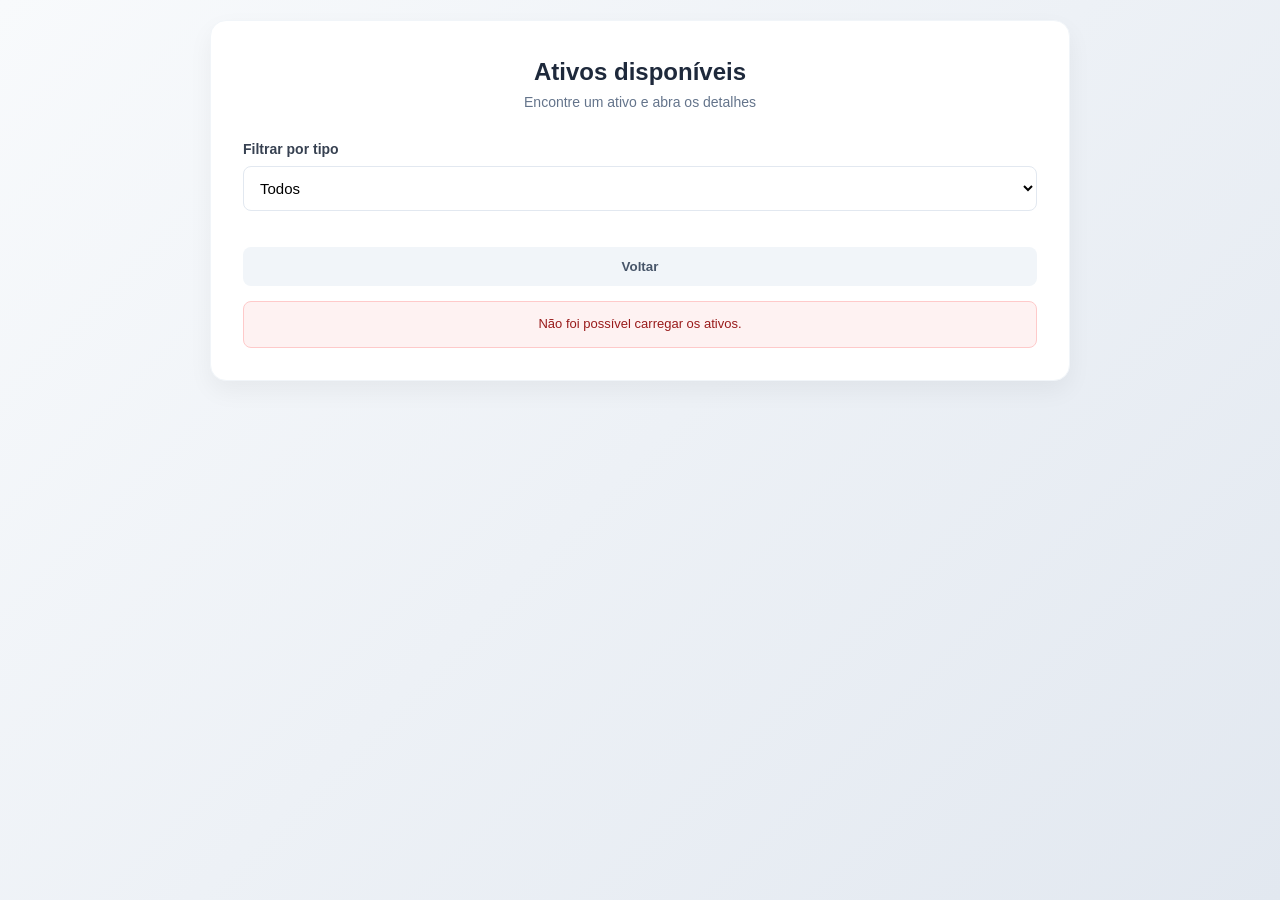
==== demo/src/main/resources/static/ativos.html @ 1b6660c9 "Telas de catálogo, detalhes do item, e lista de desejos adicionadas" ====
<!DOCTYPE html>
<html lang="pt-BR">
<head>
    <meta charset="UTF-8">
    <meta name="viewport" content="width=device-width, initial-scale=1.0">
    <title>Ativos - LocateHub</title>
    <link rel="stylesheet" href="style.css">
    <style>
        body {
            align-items: flex-start;
        }

        .container-main {
            max-width: 860px;
        }

        .asset-list {
            display: grid;
            gap: 12px;
            margin-top: 18px;
        }

        .asset-item {
            border: 1px solid #e2e8f0;
            border-radius: 8px;
            padding: 16px;
            cursor: pointer;
            display: grid;
            gap: 10px;
            transition: border-color 0.2s, transform 0.2s;
        }

        .asset-item:hover {
            border-color: #6366F1;
            transform: translateY(-1px);
        }

        .asset-header {
            display: flex;
            justify-content: space-between;
            gap: 12px;
            align-items: flex-start;
        }

        .asset-title {
            color: #1e293b;
            font-weight: 800;
            font-size: 1rem;
        }

        .asset-meta {
            color: #64748b;
            font-size: 14px;
        }

        .badge {
            border-radius: 999px;
            padding: 5px 9px;
            font-size: 12px;
            font-weight: 700;
            background: #f1f5f9;
            color: #475569;
            white-space: nowrap;
        }

        .badge.available {
            background: #dcfce7;
            color: #166534;
        }

        .badge.unavailable {
            background: #fee2e2;
            color: #991b1b;
        }

        .empty {
            color: #64748b;
            padding: 20px 0;
            text-align: center;
        }
    </style>
</head>
<body>
<div class="container-main">
    <div class="card">
        <div class="page-header">
            <h1>Ativos disponíveis</h1>
            <p>Encontre um ativo e abra os detalhes</p>
        </div>

        <div class="form-group">
            <label>Filtrar por tipo</label>
            <select id="tipoFiltro">
                <option value="">Todos</option>
                <option value="IMOVEL">Imóvel</option>
                <option value="AUTOMOVEL">Automóvel</option>
                <option value="ITEM">Item</option>
            </select>
        </div>

        <div id="lista" class="asset-list"></div>

        <button onclick="window.location.href='home.html'" class="btn btn-secondary" type="button" style="margin-top: 18px;">
            Voltar
        </button>

        <p id="message" class="alert" style="display:none;"></p>
    </div>
</div>

<script>
    const lista = document.getElementById("lista");
    const filtro = document.getElementById("tipoFiltro");
    const money = new Intl.NumberFormat("pt-BR", {
        style: "currency",
        currency: "BRL"
    });

    function showMessage(text) {
        const message = document.getElementById("message");
        message.innerText = text;
        message.className = "alert alert-error";
        message.style.display = "block";
    }

    async function carregarAtivos() {
        const tipo = filtro.value;
        const url = tipo ? `/ativos?tipo=${tipo}` : "/ativos";
        const response = await fetch(url, { credentials: "include" });

        if (!response.ok) {
            showMessage("Não foi possível carregar os ativos.");
            return;
        }

        const ativos = await response.json();
        renderAtivos(ativos);
    }

    function renderAtivos(ativos) {
        lista.innerHTML = "";

        if (ativos.length === 0) {
            lista.innerHTML = "<p class='empty'>Nenhum ativo encontrado.</p>";
            return;
        }

        ativos.forEach((ativo) => {
            const item = document.createElement("div");
            item.className = "asset-item";
            item.onclick = () => window.location.href = `detalhesAtivo.html?id=${ativo.id}`;

            const statusClass = ativo.disponivel ? "available" : "unavailable";
            const statusText = ativo.disponivel ? "Disponível" : "Indisponível";
            const descricao = ativo.descricao ? `<div class="asset-meta">${ativo.descricao}</div>` : "";

            item.innerHTML = `
                <div class="asset-header">
                    <div>
                        <div class="asset-title">${ativo.titulo}</div>
                        <div class="asset-meta">${money.format(ativo.valorDiaria)} / dia</div>
                    </div>
                    <span class="badge">${ativo.tipoNome}</span>
                </div>
                ${descricao}
                <div>
                    <span class="badge ${statusClass}">${statusText}</span>
                </div>
                <button class="btn btn-secondary" type="button">
                    ${ativo.naListaDesejos ? "Remover da lista de desejos" : "Adicionar à lista de desejos"}
                </button>
            `;

            item.querySelector("button").addEventListener("click", async (event) => {
                event.stopPropagation();
                await alternarListaDesejos(ativo);
            });

            lista.appendChild(item);
        });
    }

    async function alternarListaDesejos(ativo) {
        const response = await fetch(`/lista-desejos/${ativo.id}`, {
            method: ativo.naListaDesejos ? "DELETE" : "POST",
            credentials: "include"
        });

        if (!response.ok) {
            showMessage(await response.text());
            return;
        }

        ativo.naListaDesejos = !ativo.naListaDesejos;
        const message = document.getElementById("message");
        message.innerText = ativo.naListaDesejos
            ? "Ativo adicionado à lista de desejos."
            : "Ativo removido da lista de desejos.";
        message.className = "alert alert-success";
        message.style.display = "block";

        await carregarAtivos();
    }

    filtro.addEventListener("change", carregarAtivos);
    carregarAtivos();
</script>
</body>
</html>
---- demo/src/main/resources/static/style.css ----
/* Padrão Visual Universal - LocateHub */

* {
    margin: 0;
    padding: 0;
    box-sizing: border-box;
}

body {
    font-family: -apple-system, BlinkMacSystemFont, 'Segoe UI', Roboto, sans-serif;
    background: linear-gradient(135deg, #f8fafc 0%, #e2e8f0 100%);
    min-height: 100vh;
    display: flex;
    align-items: center;
    justify-content: center;
    padding: 20px;
    line-height: 1.6;
}

/* Container Principal */
.container-main {
    width: 100%;
    max-width: 450px;
}

/* Cartão Blanco Central */
.card {
    background: #ffffff;
    border-radius: 16px;
    padding: 32px;
    box-shadow: 0 10px 25px rgba(0, 0, 0, 0.05);
    border: 1px solid #f1f5f9;
}

/* Cabeçalho */
.page-header {
    text-align: center;
    margin-bottom: 24px;
}

.page-header h1 {
    color: #1e293b;
    font-size: 1.5rem;
    font-weight: 700;
}

.page-header p {
    color: #64748b;
    font-size: 14px;
}

/* Grupos de Formulário */
.form-group {
    margin-bottom: 16px;
}

.form-group label {
    display: block;
    font-size: 14px;
    font-weight: 600;
    color: #374151;
    margin-bottom: 6px;
}

/* Inputs, Selects e Textareas */
.form-input, 
.form-group input, 
.form-group select, 
.form-group textarea {
    width: 100%;
    border: 1.5px solid #e2e8f0;
    border-radius: 8px;
    padding: 12px;
    font-size: 15px;
    background-color: white;
    font-family: inherit;
    transition: all 0.2s;
}

.form-group textarea {
    resize: vertical;
    min-height: 100px;
}

.form-group input:focus, 
.form-group select:focus, 
.form-group textarea:focus {
    border-color: #6366F1;
    outline: none;
    box-shadow: 0 0 0 3px rgba(99, 102, 241, 0.1);
}

/* Grupo de Preço com Prefixo R$ */
.input-group-price {
    position: relative;
    display: flex;
    align-items: center;
}

.input-group-price span {
    position: absolute;
    left: 12px;
    color: #64748b;
    font-weight: 600;
    z-index: 1;
}

.input-group-price input {
    padding-left: 40px;
}

/* Botões */
.btn {
    width: 100%;
    padding: 12px;
    border-radius: 8px;
    font-weight: 600;
    cursor: pointer;
    transition: all 0.2s;
    border: none;
    display: flex;
    justify-content: center;
    align-items: center;
    margin-bottom: 10px;
}

.btn-primary {
    background: #6366F1;
    color: white;
}

.btn-primary:hover {
    background: #4f46e5;
    transform: translateY(-1px);
}

.btn-secondary {
    background: #f1f5f9;
    color: #475569;
}

/* Estado de Loading */
.btn.loading {
    opacity: 0.7;
    cursor: not-allowed;
    pointer-events: none;
}

/* Alertas */
.alert {
    padding: 12px;
    border-radius: 8px;
    font-size: 13px;
    margin-top: 15px;
    text-align: center;
}

.alert-success {
    background: #f0fdf4;
    border: 1px solid #bbf7d0;
    color: #166534;
}

.alert-error {
    background: #fef2f2;
    border: 1px solid #fecaca;
    color: #991b1b;
}
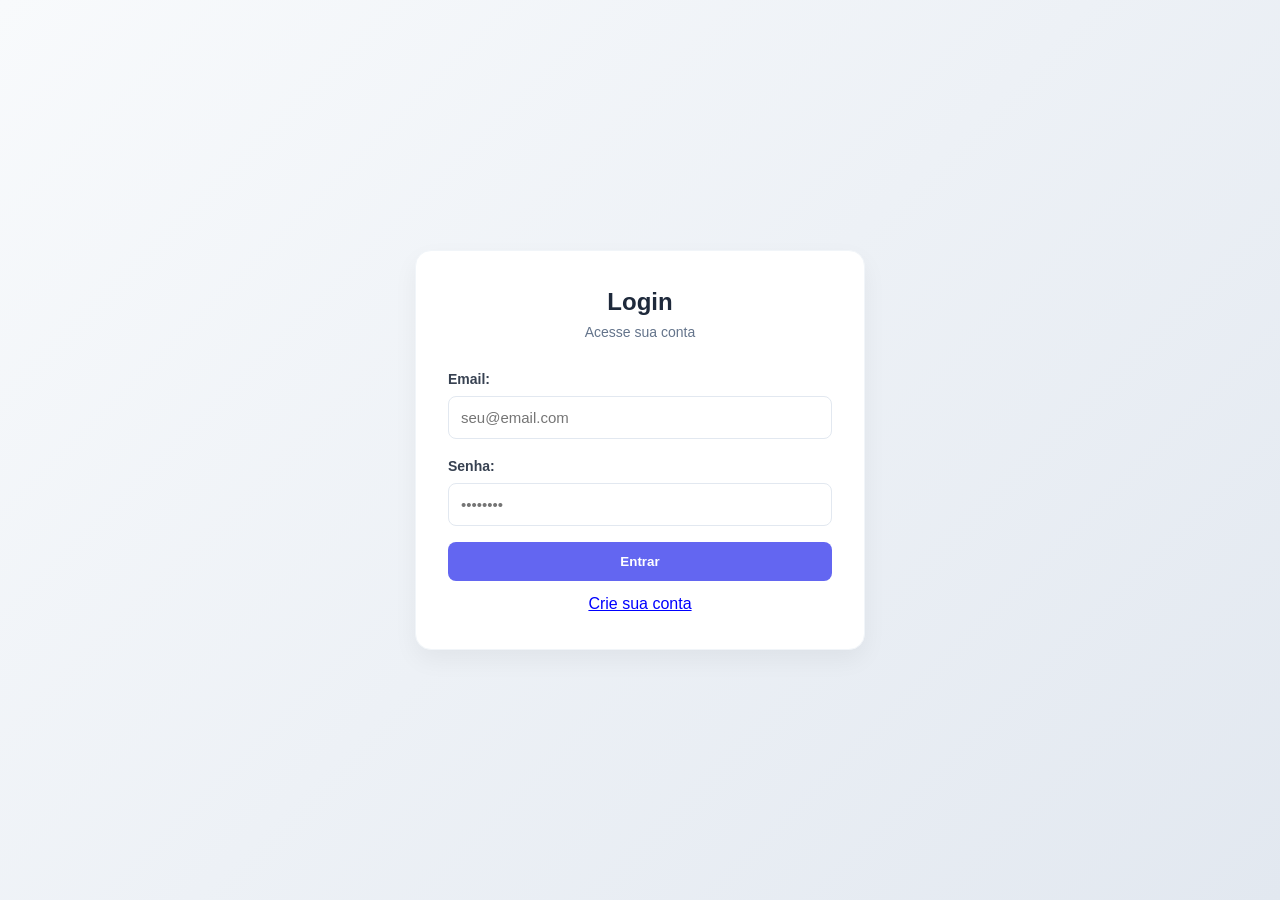
==== commit 39027ea5: "cadastro de ativos funcionando" ====
--- a/demo/src/main/resources/static/ativos.html
+++ b/demo/src/main/resources/static/ativos.html
@@ -109,6 +109,20 @@
 </div>
 
 <script>
+    async function checkSession() {
+            const response = await fetch("/session", {
+                method: "GET",
+                credentials: "include"
+            });
+
+            if (!response.ok) {
+                window.location.href = "index.html";
+                return;
+            }
+
+            document.getElementById("welcome").innerText = "Bem-vindo ao LocateHub";
+        }
+
     const lista = document.getElementById("lista");
     const filtro = document.getElementById("tipoFiltro");
     const money = new Intl.NumberFormat("pt-BR", {
@@ -153,6 +167,11 @@
             const statusClass = ativo.disponivel ? "available" : "unavailable";
             const statusText = ativo.disponivel ? "Disponível" : "Indisponível";
             const descricao = ativo.descricao ? `<div class="asset-meta">${ativo.descricao}</div>` : "";
+            const wishlistButton = ativo.podeUsarListaDesejos
+                ? `<button class="btn btn-secondary" type="button">
+                    ${ativo.naListaDesejos ? "Remover da lista de desejos" : "Adicionar à lista de desejos"}
+                </button>`
+                : "";
 
             item.innerHTML = `
                 <div class="asset-header">
@@ -166,15 +185,16 @@
                 <div>
                     <span class="badge ${statusClass}">${statusText}</span>
                 </div>
-                <button class="btn btn-secondary" type="button">
-                    ${ativo.naListaDesejos ? "Remover da lista de desejos" : "Adicionar à lista de desejos"}
-                </button>
+                ${wishlistButton}
             `;
 
-            item.querySelector("button").addEventListener("click", async (event) => {
-                event.stopPropagation();
-                await alternarListaDesejos(ativo);
-            });
+            const button = item.querySelector("button");
+            if (button) {
+                button.addEventListener("click", async (event) => {
+                    event.stopPropagation();
+                    await alternarListaDesejos(ativo);
+                });
+            }
 
             lista.appendChild(item);
         });
@@ -204,6 +224,7 @@
 
     filtro.addEventListener("change", carregarAtivos);
     carregarAtivos();
+    checkSession();
 </script>
 </body>
 </html>
--- a/demo/src/main/resources/static/style.css
+++ b/demo/src/main/resources/static/style.css
@@ -15,6 +15,12 @@
     justify-content: center;
     padding: 20px;
     line-height: 1.6;
+}
+
+.register {
+    color: blue;
+    display: block;
+    text-align: center;
 }
 
 /* Container Principal */
@@ -165,4 +171,141 @@
     background: #fef2f2;
     border: 1px solid #fecaca;
     color: #991b1b;
+}
+.dynamic-fields {
+    animation: fadeIn 0.3s ease-out;
+}
+
+@keyframes fadeIn {
+    from { opacity: 0; transform: translateY(-5px); }
+    to { opacity: 1; transform: translateY(0); }
+}
+
+.type-fields small {
+    display: block;
+    color: #64748b;
+    font-size: 11px;
+    margin-top: 4px;
+}
+/* Layout do Dashboard */
+.container-dashboard {
+    width: 100%;
+    max-width: 1100px;
+    margin: 40px auto;
+    padding: 0 20px;
+}
+
+.dashboard-header {
+    display: flex;
+    justify-content: space-between;
+    align-items: center;
+    margin-bottom: 30px;
+}
+
+.dashboard-header h1 {
+    color: #1e293b;
+    font-size: 24px;
+}
+
+.btn-add {
+    width: auto !important;
+    padding: 12px 24px !important;
+}
+
+/* Grid de Cards */
+.grid-meus-ativos {
+    display: grid;
+    grid-template-columns: repeat(auto-fill, minmax(320px, 1fr));
+    gap: 20px;
+}
+
+.ativo-card {
+    background: #ffffff;
+    border-radius: 12px;
+    padding: 24px;
+    border: 1px solid #e2e8f0;
+    display: flex;
+    flex-direction: column;
+    justify-content: space-between;
+    transition: transform 0.2s, box-shadow 0.2s;
+}
+
+.ativo-card:hover {
+    transform: translateY(-4px);
+    box-shadow: 0 10px 15px -3px rgba(0, 0, 0, 0.1);
+}
+
+/* Tipografia e Tags no Card */
+.tag-tipo {
+    font-size: 10px;
+    font-weight: 800;
+    padding: 4px 10px;
+    border-radius: 20px;
+    text-transform: uppercase;
+    display: inline-block;
+    margin-bottom: 12px;
+}
+
+.tag-automovel { background: #e0e7ff; color: #4338ca; }
+.tag-imovel { background: #fef3c7; color: #92400e; }
+.tag-item { background: #d1fae5; color: #065f46; }
+
+.ativo-card h2 {
+    font-size: 18px;
+    color: #1e293b;
+    margin-bottom: 8px;
+}
+
+.ativo-card p {
+    color: #64748b;
+    font-size: 14px;
+    line-height: 1.5;
+}
+
+.preco {
+    font-size: 20px;
+    font-weight: 700;
+    color: #6366F1;
+    margin: 15px 0;
+}
+
+.preco span {
+    font-size: 12px;
+    color: #94a3b8;
+}
+
+/* Ações */
+.card-actions {
+    display: flex;
+    gap: 12px;
+    margin-top: 20px;
+    border-top: 1px solid #f1f5f9;
+    padding-top: 15px;
+}
+
+.btn-delete {
+    background: #fee2e2 !important;
+    color: #ef4444 !important;
+}
+
+.btn-delete:hover {
+    background: #fecaca !important;
+}
+
+/* Estados Vazios */
+.empty-state {
+    grid-column: 1 / -1;
+    text-align: center;
+    padding: 60px;
+    background: #f8fafc;
+    border-radius: 16px;
+    border: 2px dashed #cbd5e1;
+    color: #64748b;
+}
+
+.loading-state {
+    text-align: center;
+    grid-column: 1 / -1;
+    padding: 40px;
+    color: #94a3b8;
 }
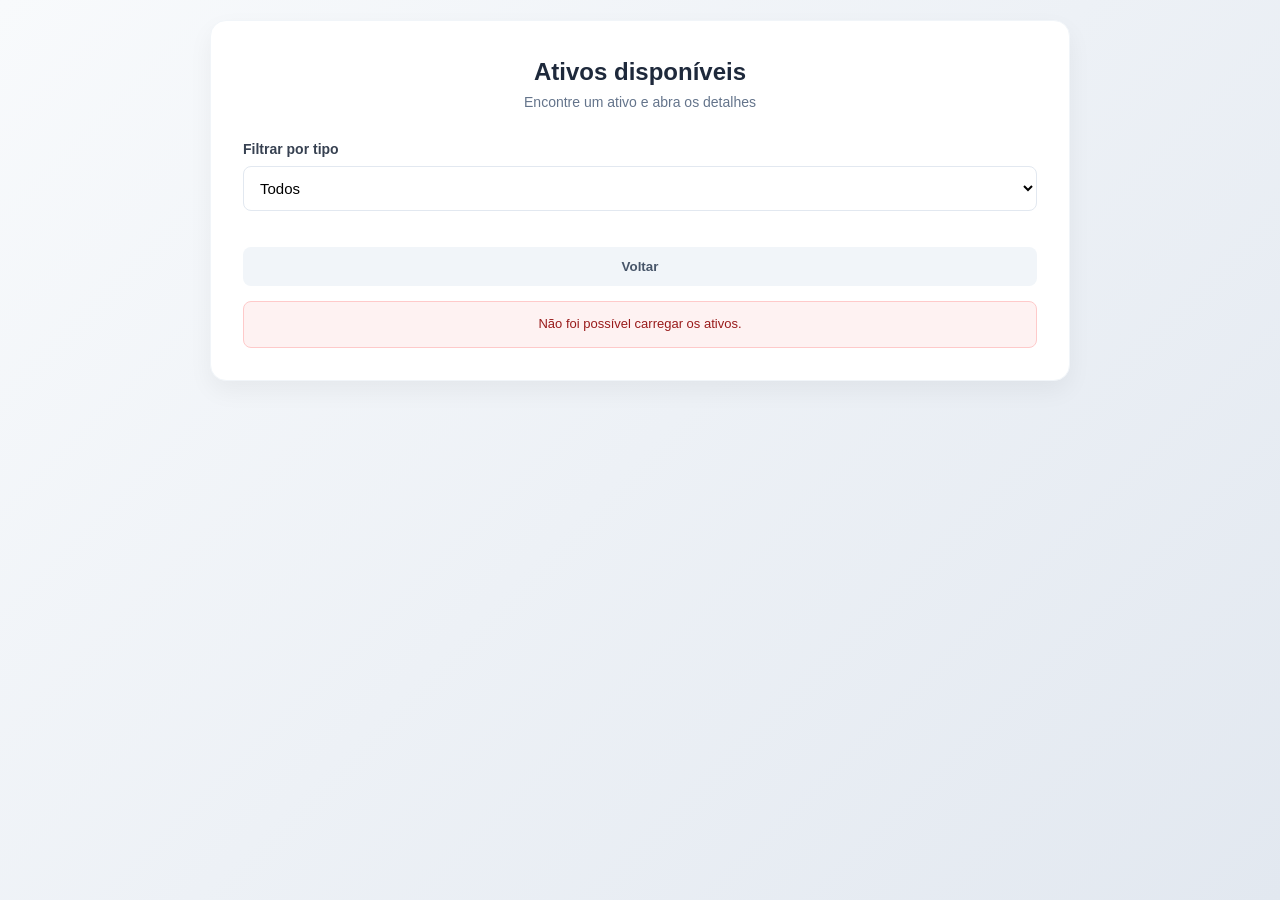
==== commit 9df36f8d: "feat: adiciona tela de historico, avaliacoes e dados de teste" ====
--- a/demo/src/main/resources/static/ativos.html
+++ b/demo/src/main/resources/static/ativos.html
@@ -109,20 +109,6 @@
 </div>
 
 <script>
-    async function checkSession() {
-            const response = await fetch("/session", {
-                method: "GET",
-                credentials: "include"
-            });
-
-            if (!response.ok) {
-                window.location.href = "index.html";
-                return;
-            }
-
-            document.getElementById("welcome").innerText = "Bem-vindo ao LocateHub";
-        }
-
     const lista = document.getElementById("lista");
     const filtro = document.getElementById("tipoFiltro");
     const money = new Intl.NumberFormat("pt-BR", {
@@ -167,11 +153,6 @@
             const statusClass = ativo.disponivel ? "available" : "unavailable";
             const statusText = ativo.disponivel ? "Disponível" : "Indisponível";
             const descricao = ativo.descricao ? `<div class="asset-meta">${ativo.descricao}</div>` : "";
-            const wishlistButton = ativo.podeUsarListaDesejos
-                ? `<button class="btn btn-secondary" type="button">
-                    ${ativo.naListaDesejos ? "Remover da lista de desejos" : "Adicionar à lista de desejos"}
-                </button>`
-                : "";
 
             item.innerHTML = `
                 <div class="asset-header">
@@ -185,16 +166,15 @@
                 <div>
                     <span class="badge ${statusClass}">${statusText}</span>
                 </div>
-                ${wishlistButton}
+                <button class="btn btn-secondary" type="button">
+                    ${ativo.naListaDesejos ? "Remover da lista de desejos" : "Adicionar à lista de desejos"}
+                </button>
             `;
 
-            const button = item.querySelector("button");
-            if (button) {
-                button.addEventListener("click", async (event) => {
-                    event.stopPropagation();
-                    await alternarListaDesejos(ativo);
-                });
-            }
+            item.querySelector("button").addEventListener("click", async (event) => {
+                event.stopPropagation();
+                await alternarListaDesejos(ativo);
+            });
 
             lista.appendChild(item);
         });
@@ -224,7 +204,6 @@
 
     filtro.addEventListener("change", carregarAtivos);
     carregarAtivos();
-    checkSession();
 </script>
 </body>
 </html>
--- a/demo/src/main/resources/static/style.css
+++ b/demo/src/main/resources/static/style.css
@@ -15,12 +15,6 @@
     justify-content: center;
     padding: 20px;
     line-height: 1.6;
-}
-
-.register {
-    color: blue;
-    display: block;
-    text-align: center;
 }
 
 /* Container Principal */
@@ -308,4 +302,29 @@
     grid-column: 1 / -1;
     padding: 40px;
     color: #94a3b8;
+}
+
+/* =========================================
+   FORMATAÇÃO DE DESCRIÇÕES (TEXTOS LONGOS)
+   ========================================= */
+
+/* 1. Na tela de Detalhes do Ativo: Mantém os parágrafos e "Enters" que o usuário digitou */
+.page-header p#descricao {
+    white-space: pre-wrap;
+    text-align: left; /* Melhora a leitura de textos longos */
+    margin-top: 15px;
+    background: #f8fafc;
+    padding: 15px;
+    border-radius: 8px;
+    border: 1px solid #e2e8f0;
+}
+
+/* 2. Nos Cards de Catálogo (ativos.html e meusAnuncios.html): Limita o texto a 3 linhas com "..." */
+.asset-meta, .ativo-card p {
+    display: -webkit-box;
+    -webkit-line-clamp: 3; /* Número máximo de linhas antes de cortar */
+    -webkit-box-orient: vertical;
+    overflow: hidden;
+    text-overflow: ellipsis;
+    word-break: break-word; /* Impede que uma palavra gigante quebre a tela */
 }
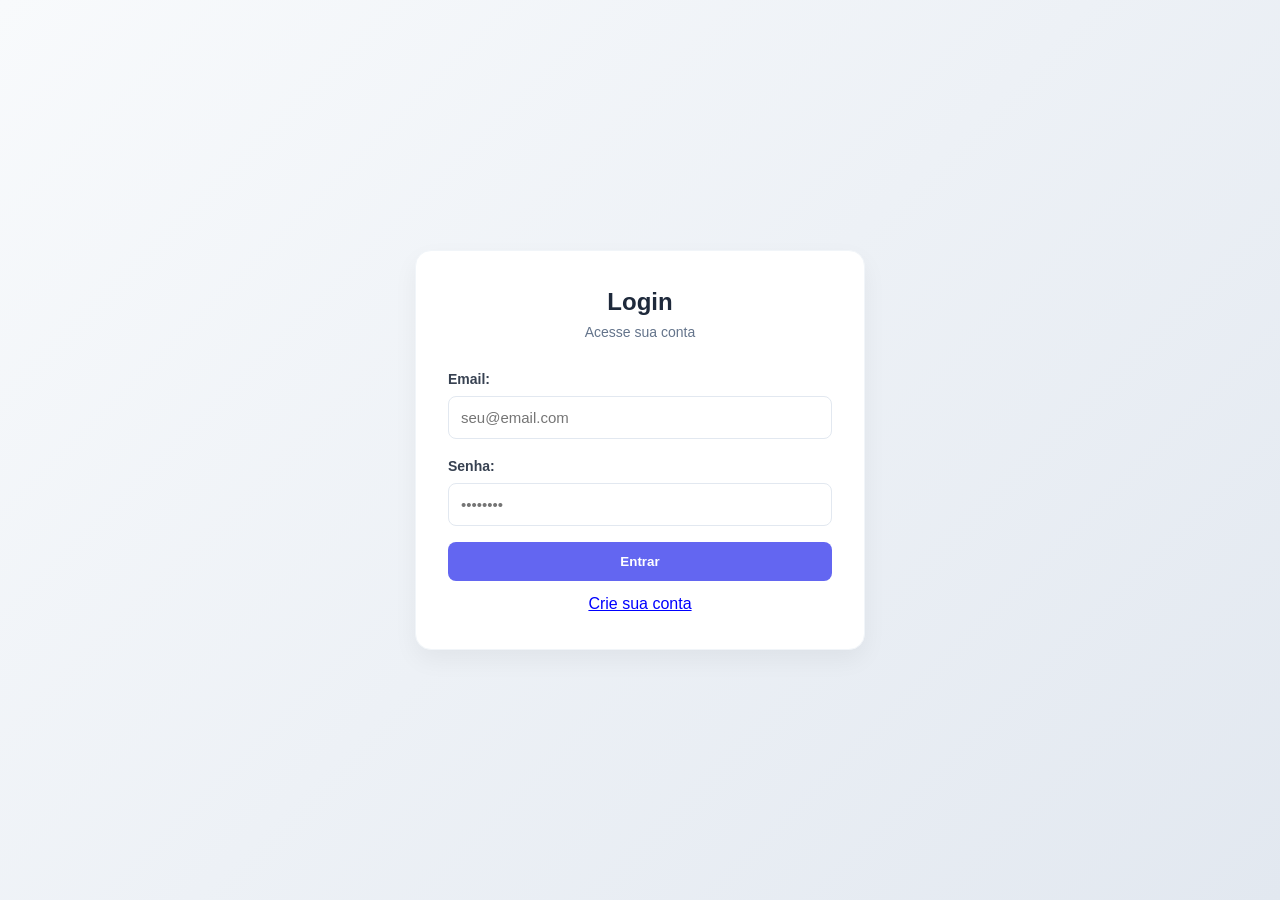
==== commit 9765eadd: "resolve conflitos de merge com a branch main" ====
--- a/demo/src/main/resources/static/ativos.html
+++ b/demo/src/main/resources/static/ativos.html
@@ -109,6 +109,20 @@
 </div>
 
 <script>
+    async function checkSession() {
+            const response = await fetch("/session", {
+                method: "GET",
+                credentials: "include"
+            });
+
+            if (!response.ok) {
+                window.location.href = "index.html";
+                return;
+            }
+
+            document.getElementById("welcome").innerText = "Bem-vindo ao LocateHub";
+        }
+
     const lista = document.getElementById("lista");
     const filtro = document.getElementById("tipoFiltro");
     const money = new Intl.NumberFormat("pt-BR", {
@@ -153,6 +167,11 @@
             const statusClass = ativo.disponivel ? "available" : "unavailable";
             const statusText = ativo.disponivel ? "Disponível" : "Indisponível";
             const descricao = ativo.descricao ? `<div class="asset-meta">${ativo.descricao}</div>` : "";
+            const wishlistButton = ativo.podeUsarListaDesejos
+                ? `<button class="btn btn-secondary" type="button">
+                    ${ativo.naListaDesejos ? "Remover da lista de desejos" : "Adicionar à lista de desejos"}
+                </button>`
+                : "";
 
             item.innerHTML = `
                 <div class="asset-header">
@@ -166,15 +185,16 @@
                 <div>
                     <span class="badge ${statusClass}">${statusText}</span>
                 </div>
-                <button class="btn btn-secondary" type="button">
-                    ${ativo.naListaDesejos ? "Remover da lista de desejos" : "Adicionar à lista de desejos"}
-                </button>
+                ${wishlistButton}
             `;
 
-            item.querySelector("button").addEventListener("click", async (event) => {
-                event.stopPropagation();
-                await alternarListaDesejos(ativo);
-            });
+            const button = item.querySelector("button");
+            if (button) {
+                button.addEventListener("click", async (event) => {
+                    event.stopPropagation();
+                    await alternarListaDesejos(ativo);
+                });
+            }
 
             lista.appendChild(item);
         });
@@ -204,6 +224,7 @@
 
     filtro.addEventListener("change", carregarAtivos);
     carregarAtivos();
+    checkSession();
 </script>
 </body>
 </html>
--- a/demo/src/main/resources/static/style.css
+++ b/demo/src/main/resources/static/style.css
@@ -15,6 +15,12 @@
     justify-content: center;
     padding: 20px;
     line-height: 1.6;
+}
+
+.register {
+    color: blue;
+    display: block;
+    text-align: center;
 }
 
 /* Container Principal */
